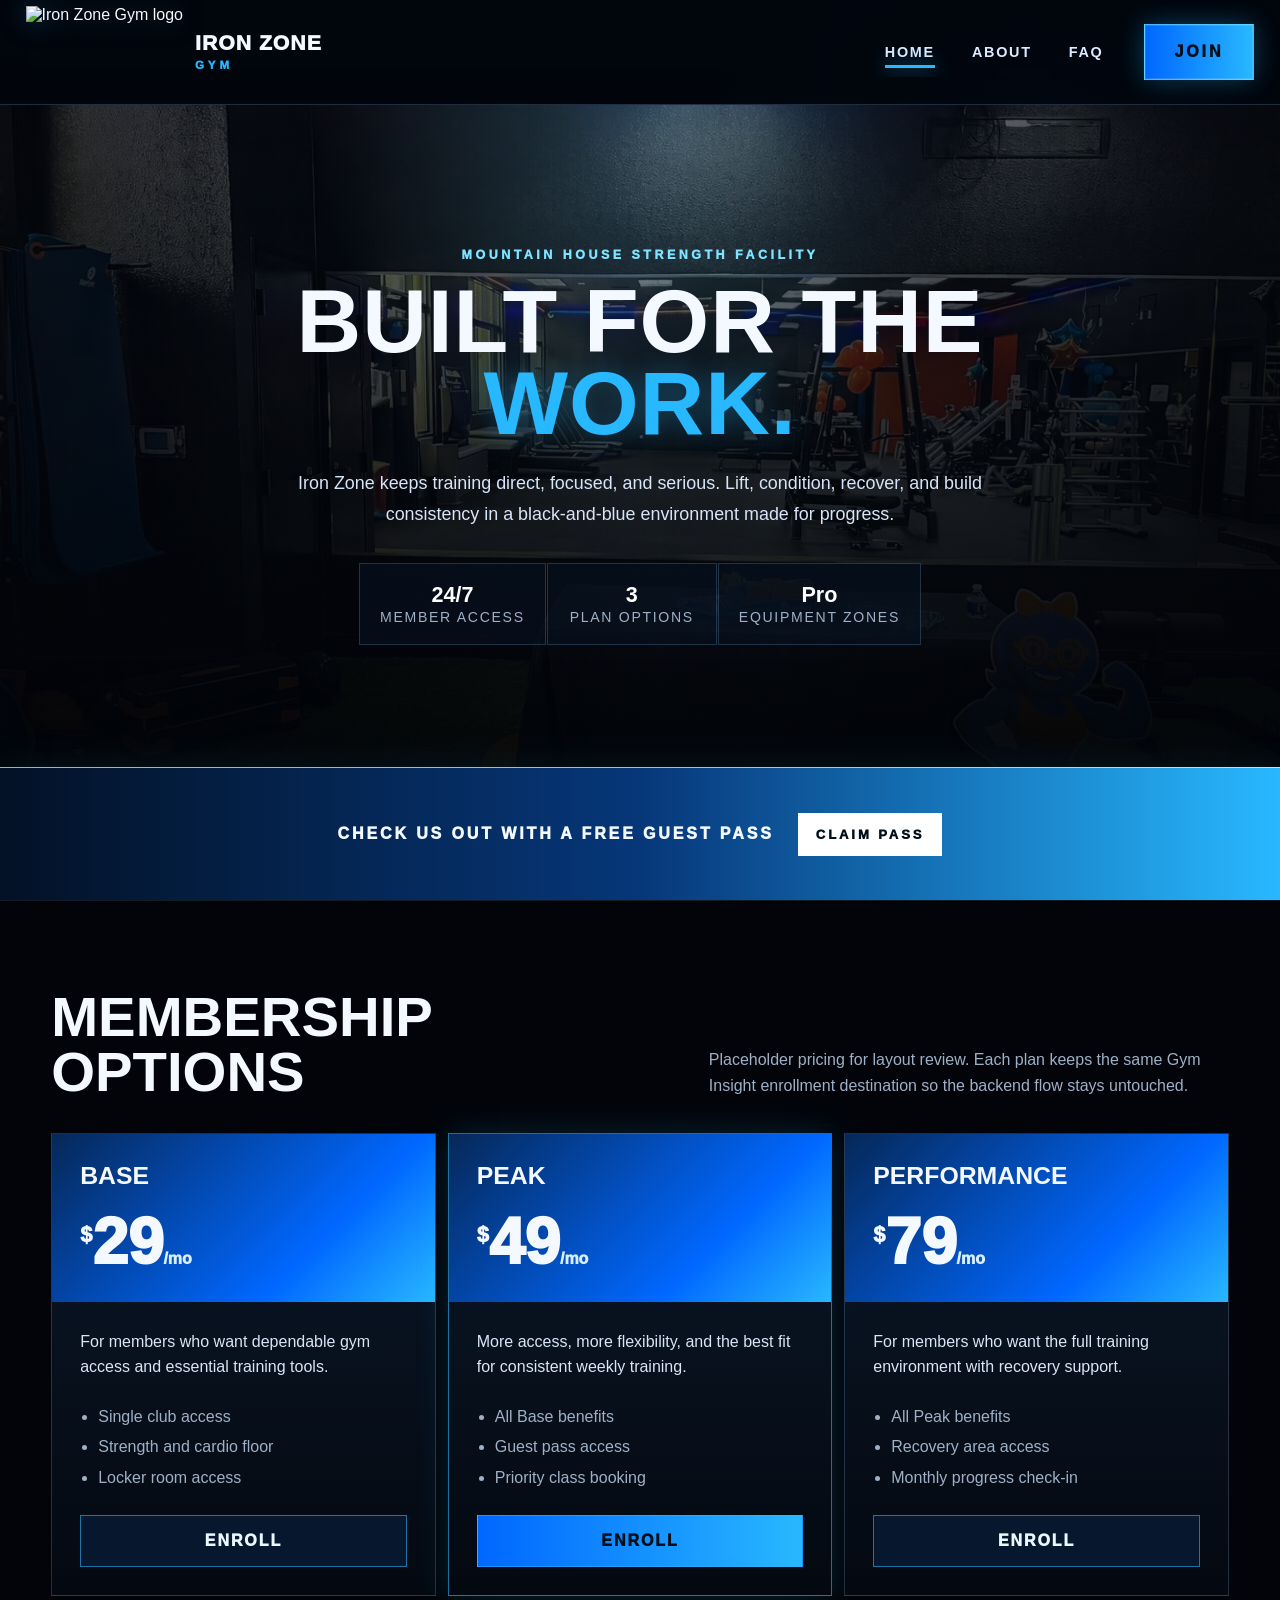
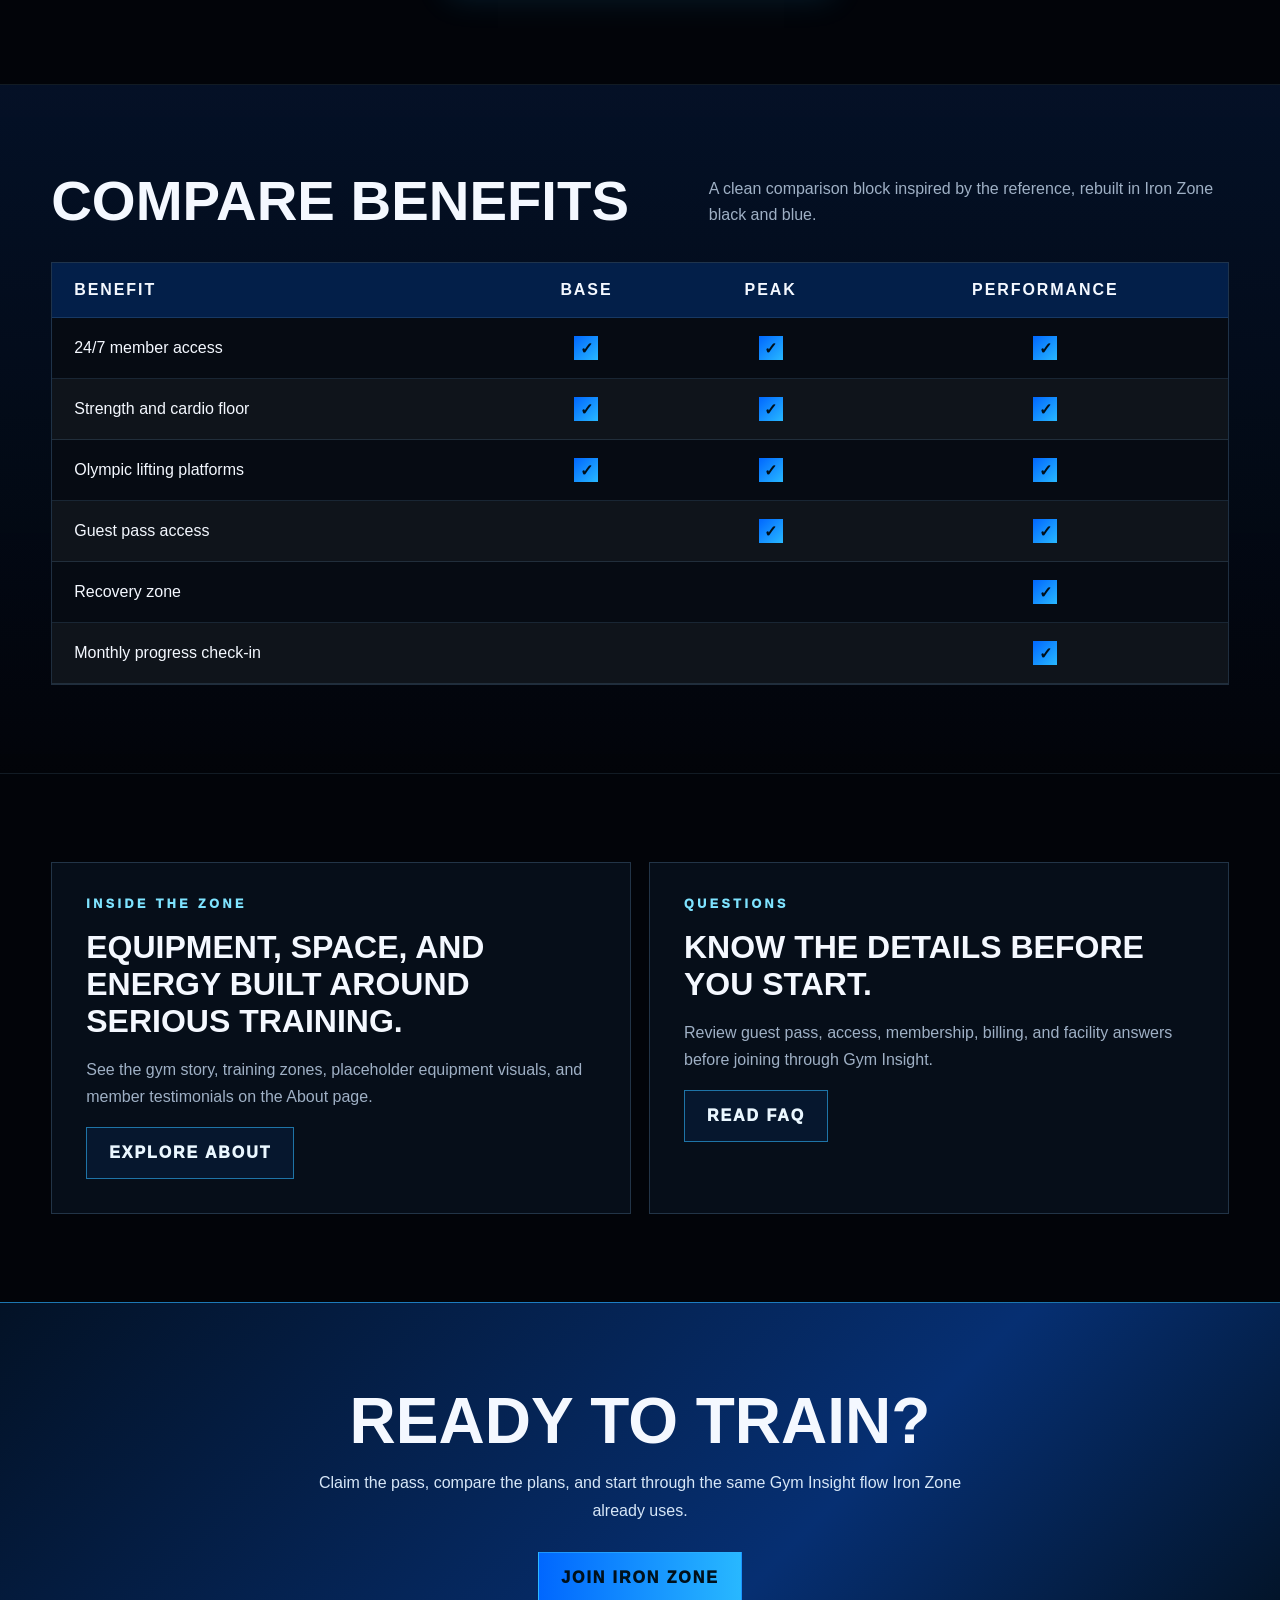
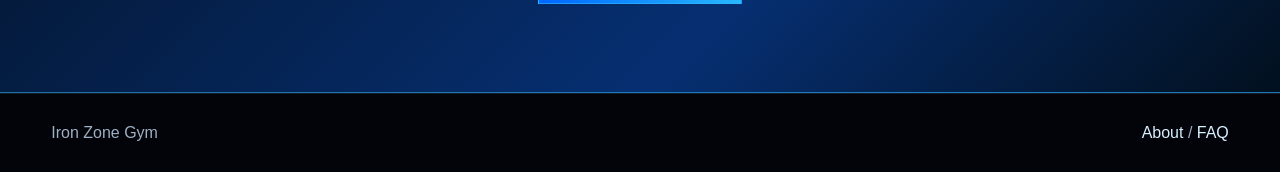
==== index.html @ 4a9e7218 "Rename iron-zone-reconstruction.html to index.html" ====
<!DOCTYPE html>
<html lang="en">
<head>
  <meta charset="UTF-8" />
  <meta name="viewport" content="width=device-width, initial-scale=1.0" />
  <title>Iron Zone Gym | Train With Purpose</title>
  <meta name="description" content="Iron Zone Gym black-and-blue membership landing page." />
  <link rel="stylesheet" href="iron-zone.css" />
</head>
<body>
  <header class="site-header">
    <div class="container header-inner">
      <a class="brand" href="iron-zone-reconstruction.html" aria-label="Iron Zone home">
        <img src="https://www.ironzonegym.com/assets/ironzone_logo.png" alt="Iron Zone Gym logo" />
        <div class="brand-mark">Iron Zone <span>Gym</span></div>
      </a>
      <nav class="primary-nav" aria-label="Primary navigation">
        <a class="is-active" href="iron-zone-reconstruction.html">Home</a>
        <a href="about.html">About</a>
        <a href="faq.html">FAQ</a>
      </nav>
      <a class="join-link" href="https://guru.gyminsight.com/join/u7Q7iHVFdsWs3ve" target="_blank" rel="noopener noreferrer">Join</a>
    </div>
  </header>

  <main>
    <section class="hero">
      <div class="hero-panorama" aria-hidden="true"></div>
      <div class="container hero-content">
        <div class="hero-main">
          <div class="hero-copy-block">
            <div class="kicker">Mountain House Strength Facility</div>
            <h1>Built for the <span class="blue-word">work.</span></h1>
            <p class="hero-copy">Iron Zone keeps training direct, focused, and serious. Lift, condition, recover, and build consistency in a black-and-blue environment made for progress.</p>
            <div class="hero-stats" aria-label="Gym highlights">
              <div class="stat"><strong>24/7</strong><span>Member Access</span></div>
              <div class="stat"><strong>3</strong><span>Plan Options</span></div>
              <div class="stat"><strong>Pro</strong><span>Equipment Zones</span></div>
            </div>
          </div>
        </div>
        <div class="guest-pass">
          <a href="https://guru.gyminsight.com/join/u7Q7iHVFdsWs3ve" target="_blank" rel="noopener noreferrer">
            <span>Check us out with a free guest pass</span>
            <span>Claim Pass</span>
          </a>
        </div>
      </div>
    </section>

    <section class="section" id="plans">
      <div class="container">
        <div class="section-head">
          <h2>Membership Options</h2>
          <p>Placeholder pricing for layout review. Each plan keeps the same Gym Insight enrollment destination so the backend flow stays untouched.</p>
        </div>
        <div class="plan-grid">
          <article class="plan">
            <div class="plan-top">
              <h3>Base</h3>
              <div class="price"><sup>$</sup>29<span>/mo</span></div>
            </div>
            <div class="plan-body">
              <p>For members who want dependable gym access and essential training tools.</p>
              <ul>
                <li>Single club access</li>
                <li>Strength and cardio floor</li>
                <li>Locker room access</li>
              </ul>
              <a class="button" href="https://guru.gyminsight.com/join/u7Q7iHVFdsWs3ve" target="_blank" rel="noopener noreferrer">Enroll</a>
            </div>
          </article>
          <article class="plan featured">
            <div class="plan-top">
              <h3>Peak</h3>
              <div class="price"><sup>$</sup>49<span>/mo</span></div>
            </div>
            <div class="plan-body">
              <p>More access, more flexibility, and the best fit for consistent weekly training.</p>
              <ul>
                <li>All Base benefits</li>
                <li>Guest pass access</li>
                <li>Priority class booking</li>
              </ul>
              <a class="button primary" href="https://guru.gyminsight.com/join/u7Q7iHVFdsWs3ve" target="_blank" rel="noopener noreferrer">Enroll</a>
            </div>
          </article>
          <article class="plan">
            <div class="plan-top">
              <h3>Performance</h3>
              <div class="price"><sup>$</sup>79<span>/mo</span></div>
            </div>
            <div class="plan-body">
              <p>For members who want the full training environment with recovery support.</p>
              <ul>
                <li>All Peak benefits</li>
                <li>Recovery area access</li>
                <li>Monthly progress check-in</li>
              </ul>
              <a class="button" href="https://guru.gyminsight.com/join/u7Q7iHVFdsWs3ve" target="_blank" rel="noopener noreferrer">Enroll</a>
            </div>
          </article>
        </div>
      </div>
    </section>

    <section class="section alt">
      <div class="container">
        <div class="section-head">
          <h2>Compare Benefits</h2>
          <p>A clean comparison block inspired by the reference, rebuilt in Iron Zone black and blue.</p>
        </div>
        <div class="compare-wrap">
          <table aria-label="Membership benefits comparison">
            <thead>
              <tr><th>Benefit</th><th>Base</th><th>Peak</th><th>Performance</th></tr>
            </thead>
            <tbody>
              <tr><td>24/7 member access</td><td><span class="check" aria-label="Included"></span></td><td><span class="check" aria-label="Included"></span></td><td><span class="check" aria-label="Included"></span></td></tr>
              <tr><td>Strength and cardio floor</td><td><span class="check" aria-label="Included"></span></td><td><span class="check" aria-label="Included"></span></td><td><span class="check" aria-label="Included"></span></td></tr>
              <tr><td>Olympic lifting platforms</td><td><span class="check" aria-label="Included"></span></td><td><span class="check" aria-label="Included"></span></td><td><span class="check" aria-label="Included"></span></td></tr>
              <tr><td>Guest pass access</td><td></td><td><span class="check" aria-label="Included"></span></td><td><span class="check" aria-label="Included"></span></td></tr>
              <tr><td>Recovery zone</td><td></td><td></td><td><span class="check" aria-label="Included"></span></td></tr>
              <tr><td>Monthly progress check-in</td><td></td><td></td><td><span class="check" aria-label="Included"></span></td></tr>
            </tbody>
          </table>
        </div>
      </div>
    </section>

    <section class="section">
      <div class="container split">
        <article class="feature-panel">
          <div class="kicker">Inside the Zone</div>
          <h3>Equipment, space, and energy built around serious training.</h3>
          <p>See the gym story, training zones, placeholder equipment visuals, and member testimonials on the About page.</p>
          <a class="button" href="about.html">Explore About</a>
        </article>
        <article class="feature-panel">
          <div class="kicker">Questions</div>
          <h3>Know the details before you start.</h3>
          <p>Review guest pass, access, membership, billing, and facility answers before joining through Gym Insight.</p>
          <a class="button" href="faq.html">Read FAQ</a>
        </article>
      </div>
    </section>

    <section class="section final-cta">
      <div class="container">
        <h2>Ready to train?</h2>
        <p>Claim the pass, compare the plans, and start through the same Gym Insight flow Iron Zone already uses.</p>
        <a class="button primary" href="https://guru.gyminsight.com/join/u7Q7iHVFdsWs3ve" target="_blank" rel="noopener noreferrer">Join Iron Zone</a>
      </div>
    </section>
  </main>

  <footer class="site-footer">
    <div class="container footer-inner">
      <div>Iron Zone Gym</div>
      <div><a href="about.html">About</a> / <a href="faq.html">FAQ</a></div>
    </div>
  </footer>
  <script src="iron-zone.js"></script>
</body>
</html>
---- iron-zone.css ----
:root{
  --black:#020409;
  --black-2:#060a12;
  --panel:#0b1422;
  --panel-2:#0e1a2b;
  --line:rgba(143,204,255,.2);
  --line-strong:rgba(47,183,255,.58);
  --text:#f4f8ff;
  --muted:#9fb0c5;
  --blue:#28b8ff;
  --blue-2:#0067ff;
  --cyan:#7ee3ff;
  --max:1180px;
  --header:104px;
}

*{box-sizing:border-box}
html{scroll-behavior:smooth}
body{
  margin:0;
  color:var(--text);
  font-family:Inter,Segoe UI,Arial,sans-serif;
  background:
    linear-gradient(180deg, rgba(0,103,255,.09), transparent 26rem),
    radial-gradient(circle at 80% 8%, rgba(40,184,255,.14), transparent 22rem),
    var(--black);
}
a{color:inherit;text-decoration:none}
img{max-width:100%;display:block}
.container{width:min(var(--max), 92vw);margin:0 auto}
.site-header .container{width:min(1540px, 96vw)}

.site-header{
  position:fixed;
  inset:0 0 auto 0;
  z-index:50;
  background:rgba(2,4,9,.82);
  border-bottom:1px solid var(--line);
  backdrop-filter:blur(14px);
  transition:background .24s ease, box-shadow .24s ease;
}
.site-header.is-compact{
  background:rgba(2,4,9,.96);
  box-shadow:0 16px 45px rgba(0,0,0,.44);
}
.header-inner{
  min-height:var(--header);
  display:flex;
  align-items:center;
  justify-content:space-between;
  gap:24px;
  transition:min-height .24s ease;
}
.site-header.is-compact .header-inner{min-height:62px}
.brand{
  position:relative;
  display:flex;
  align-items:center;
  gap:12px;
  min-width:max-content;
  outline-offset:8px;
}
.brand img{
  height:92px;
  width:auto;
  filter:drop-shadow(0 0 14px rgba(40,184,255,.34));
  transform:translate3d(0,0,0) rotate(0deg) scale(1);
  transform-origin:center center;
  transition:height .24s ease, transform .24s ease, filter .24s ease;
}
.brand:hover img,
.brand:focus-visible img{
  transform:translate3d(6px,-3px,0) rotate(-7deg) scale(1.06);
  filter:drop-shadow(0 0 20px rgba(40,184,255,.52));
}
.brand:focus-visible{
  outline:2px solid var(--blue);
  outline-offset:8px;
}
.site-header.is-compact .brand img{height:62px}
.brand-mark{
  line-height:.92;
  text-transform:uppercase;
  font-weight:950;
  letter-spacing:.05em;
  font-size:1.32rem;
}
.brand-mark span{
  display:block;
  color:var(--blue);
  font-size:.72rem;
  letter-spacing:.34em;
  margin-top:7px;
}
.primary-nav{
  display:flex;
  align-items:center;
  gap:5px;
  margin-left:auto;
}
.primary-nav a{
  position:relative;
  display:inline-flex;
  align-items:center;
  min-height:50px;
  padding:0 16px;
  color:#dcecff;
  text-transform:uppercase;
  font-size:.9rem;
  font-weight:900;
  letter-spacing:.12em;
  overflow:hidden;
}
.primary-nav a::after{
  content:"";
  position:absolute;
  left:16px;
  right:16px;
  bottom:9px;
  height:3px;
  background:var(--blue);
  box-shadow:0 0 18px rgba(40,184,255,.8);
  transform:scaleX(0);
  transform-origin:left;
  transition:transform .22s ease;
}
.primary-nav a:hover::after,
.primary-nav a.is-active::after{transform:scaleX(1)}
.join-link{
  display:inline-flex;
  align-items:center;
  justify-content:center;
  min-height:56px;
  padding:0 30px;
  background:linear-gradient(90deg, var(--blue-2), var(--blue));
  color:#00101b;
  text-transform:uppercase;
  font-weight:950;
  letter-spacing:.18em;
  border:1px solid rgba(126,227,255,.62);
  box-shadow:0 0 0 1px rgba(255,255,255,.12) inset, 0 0 26px rgba(40,184,255,.32);
  transition:min-height .24s ease, transform .18s ease, filter .18s ease;
}
.site-header.is-compact .join-link{min-height:48px}
.join-link:hover{transform:translateY(-1px);filter:brightness(1.08)}

main{padding-top:var(--header)}
.hero{
  min-height:calc(100vh - var(--header));
  position:relative;
  overflow:hidden;
  background:
    linear-gradient(180deg, rgba(2,4,9,.16), rgba(2,4,9,.9)),
    radial-gradient(circle at 50% 24%, rgba(40,184,255,.22), transparent 21rem),
    linear-gradient(135deg, #020409 0%, #061a38 55%, #020409 100%);
}
.page-hero::after{
  content:"";
  position:absolute;
  inset:0;
  pointer-events:none;
  opacity:.24;
  background-image:
    linear-gradient(rgba(126,227,255,.08) 1px, transparent 1px),
    linear-gradient(90deg, rgba(126,227,255,.08) 1px, transparent 1px);
  background-size:72px 72px;
  mask-image:linear-gradient(180deg, transparent, #000 16%, #000 78%, transparent);
}
.hero-content{
  position:relative;
  z-index:2;
  min-height:calc(100vh - var(--header));
  display:flex;
  flex-direction:column;
}
.hero-main{
  display:flex;
  align-items:center;
  justify-content:center;
  flex:1;
  padding:92px 0 70px;
  text-align:center;
}
.hero-copy-block{
  width:min(980px, 100%);
  margin:0 auto;
}
.kicker{
  text-transform:uppercase;
  color:var(--cyan);
  font-weight:950;
  letter-spacing:.28em;
  font-size:.78rem;
  margin-bottom:18px;
}
h1,
.page-title{
  margin:0;
  text-transform:uppercase;
  line-height:.92;
  letter-spacing:.01em;
  font-size:clamp(3.3rem, 9vw, 7.9rem);
  max-width:980px;
}
.hero h1{font-size:clamp(3rem, 7vw, 6.2rem)}
.blue-word{
  color:var(--blue);
  text-shadow:0 0 26px rgba(40,184,255,.34);
}
.hero-copy{
  max-width:760px;
  color:#d7e5f8;
  font-size:1.12rem;
  line-height:1.7;
  margin:24px auto 0;
}
.hero-stats{
  display:flex;
  gap:1px;
  flex-wrap:wrap;
  justify-content:center;
  margin-top:34px;
}
.stat{
  min-width:170px;
  padding:18px 20px;
  background:rgba(6,16,30,.72);
  border:1px solid var(--line);
}
.stat strong{display:block;font-size:1.35rem;color:#fff}
.stat span{
  color:var(--muted);
  font-size:.88rem;
  text-transform:uppercase;
  letter-spacing:.12em;
}
.guest-pass{
  position:relative;
  z-index:2;
  width:100vw;
  margin:0 calc(50% - 50vw);
  background:linear-gradient(90deg, #031126, #063779 50%, #28b8ff);
  border-top:1px solid rgba(255,255,255,.66);
  box-shadow:0 -24px 80px rgba(0,0,0,.28), 0 0 34px rgba(40,184,255,.12);
}
.guest-pass a{
  min-height:132px;
  display:flex;
  align-items:center;
  justify-content:center;
  gap:24px;
  text-transform:uppercase;
  font-weight:950;
  letter-spacing:.18em;
  text-align:center;
}
.guest-pass span:last-child{
  color:#00101b;
  background:#fff;
  padding:14px 18px;
  font-size:.82rem;
}
.hero-panorama{
  position:absolute;
  inset:0;
  z-index:1;
  overflow:hidden;
  background:
    linear-gradient(180deg, rgba(2,4,9,.12), rgba(2,4,9,.58) 58%, rgba(2,4,9,.96)),
    linear-gradient(90deg, rgba(2,4,9,.78), rgba(4,20,44,.28), rgba(2,4,9,.78)),
    url("assets/hero-gym.jpg") center center/cover no-repeat;
  border-bottom:1px solid rgba(143,204,255,.2);
}
.hero-panorama::before{
  content:"";
  position:absolute;
  inset:0;
  background:
    radial-gradient(ellipse at 50% 0%, rgba(126,227,255,.18), transparent 36%),
    linear-gradient(180deg, rgba(2,4,9,.08), rgba(2,4,9,.74));
  opacity:1;
}
.hero-panorama::after{
  content:none;
}

.section{
  padding:88px 0;
  border-top:1px solid rgba(143,204,255,.11);
}
.section.alt{background:linear-gradient(180deg, rgba(5,21,49,.74), rgba(2,4,9,.95))}
.section-head{
  display:flex;
  justify-content:space-between;
  gap:30px;
  align-items:end;
  margin-bottom:34px;
}
.section-head h2{
  margin:0;
  text-transform:uppercase;
  font-size:clamp(2rem,4.4vw,4.5rem);
  line-height:.98;
}
.section-head p{
  max-width:520px;
  color:var(--muted);
  line-height:1.65;
  margin:0;
}
.plan-grid{
  display:grid;
  grid-template-columns:repeat(3, minmax(0,1fr));
  gap:12px;
}
.plan{
  border:1px solid var(--line);
  background:linear-gradient(180deg, rgba(12,25,43,.94), rgba(4,9,17,.98));
  min-height:440px;
  display:flex;
  flex-direction:column;
}
.plan.featured{
  border-color:var(--line-strong);
  box-shadow:0 0 32px rgba(40,184,255,.16);
}
.plan-top{
  padding:28px;
  background:linear-gradient(135deg, #062858, #0067ff 68%, #28b8ff);
}
.plan h3{
  margin:0 0 20px;
  text-transform:uppercase;
  font-size:1.55rem;
}
.price{
  font-size:4rem;
  font-weight:950;
  line-height:1;
}
.price sup{font-size:1.35rem}
.price span{font-size:1rem;color:#d9efff}
.plan-body{
  padding:28px;
  display:flex;
  flex-direction:column;
  gap:22px;
  flex:1;
}
.plan-body p{
  color:#d8e5f5;
  line-height:1.55;
  margin:0;
}
.plan-body ul{
  margin:0;
  padding-left:18px;
  color:var(--muted);
  line-height:1.9;
}
.button{
  display:inline-flex;
  align-items:center;
  justify-content:center;
  min-height:52px;
  padding:0 22px;
  border:1px solid var(--line-strong);
  text-transform:uppercase;
  font-weight:950;
  letter-spacing:.12em;
  background:#06172e;
  color:#eaf7ff;
  transition:background .18s ease, transform .18s ease;
}
.button:hover{background:#082c60;transform:translateY(-1px)}
.button.primary{
  background:linear-gradient(90deg, var(--blue-2), var(--blue));
  color:#00101b;
}
.compare-wrap{
  overflow:auto;
  border:1px solid var(--line);
}
table{
  width:100%;
  border-collapse:collapse;
  min-width:760px;
  background:#060b13;
}
th,
td{
  padding:18px 22px;
  border-bottom:1px solid rgba(143,204,255,.14);
  text-align:center;
}
th:first-child,
td:first-child{text-align:left}
thead th{
  background:#031f49;
  text-transform:uppercase;
  letter-spacing:.12em;
}
tbody tr:nth-child(even){background:rgba(255,255,255,.035)}
.check{
  display:inline-grid;
  place-items:center;
  width:24px;
  height:24px;
  background:linear-gradient(135deg, var(--blue-2), var(--blue));
  color:#00101b;
  font-weight:950;
}
.check::before{content:"\2713"}
.split{
  display:grid;
  grid-template-columns:1fr 1fr;
  gap:18px;
}
.feature-panel{
  border:1px solid var(--line);
  background:rgba(8,18,31,.74);
  padding:34px;
  min-height:300px;
}
.feature-panel h3{
  margin:0 0 14px;
  text-transform:uppercase;
  font-size:2rem;
}
.feature-panel p{
  color:var(--muted);
  line-height:1.7;
}
.media-slot{
  min-height:300px;
  border:1px solid var(--line);
  background:
    linear-gradient(135deg, rgba(40,184,255,.22), rgba(0,103,255,.08)),
    repeating-linear-gradient(135deg, rgba(255,255,255,.08) 0 1px, transparent 1px 18px);
  display:grid;
  place-items:center;
  text-align:center;
  color:#cbeeff;
  text-transform:uppercase;
  letter-spacing:.16em;
  font-weight:900;
  padding:28px;
}
.page-hero{
  min-height:54vh;
  display:flex;
  align-items:center;
  position:relative;
  overflow:hidden;
  background:
    linear-gradient(90deg, rgba(2,4,9,.94), rgba(4,18,40,.76)),
    radial-gradient(circle at 78% 38%, rgba(40,184,255,.22), transparent 18rem),
    linear-gradient(135deg, #020409 0%, #061a38 55%, #020409 100%);
}
.page-hero .container{position:relative;z-index:1}
.about-hero{
  min-height:calc(100vh - var(--header));
  padding:68px 0;
}
.about-hero-grid{
  display:grid;
  grid-template-columns:minmax(0, .95fr) minmax(280px, 420px);
  gap:min(7vw, 92px);
  align-items:center;
}
.about-hero .page-title{
  font-size:clamp(3rem, 6.1vw, 6.3rem);
  max-width:760px;
}
.about-hero .page-intro{max-width:700px}
.about-video-frame{
  position:relative;
  width:min(100%, 380px);
  aspect-ratio:9/16;
  justify-self:center;
  border:1px solid var(--line-strong);
  background:
    linear-gradient(135deg, rgba(40,184,255,.18), rgba(0,103,255,.08)),
    #061120;
  box-shadow:0 28px 80px rgba(0,0,0,.48), 0 0 46px rgba(40,184,255,.16);
  overflow:hidden;
}
.about-video-frame video{
  position:absolute;
  inset:0;
  width:100%;
  height:100%;
  object-fit:cover;
  z-index:2;
}
.video-fallback{
  position:absolute;
  inset:0;
  display:grid;
  place-items:center;
  padding:28px;
  color:#cbeeff;
  text-transform:uppercase;
  letter-spacing:.16em;
  font-weight:900;
  text-align:center;
  background:
    linear-gradient(135deg, rgba(40,184,255,.22), rgba(0,103,255,.08)),
    repeating-linear-gradient(135deg, rgba(255,255,255,.08) 0 1px, transparent 1px 18px);
}
.page-intro{
  max-width:680px;
  color:#d6e5f7;
  line-height:1.7;
  font-size:1.08rem;
}
.equipment-grid,
.testimonial-grid{
  display:grid;
  grid-template-columns:repeat(3,minmax(0,1fr));
  gap:12px;
}
.equipment,
.testimonial{
  border:1px solid var(--line);
  background:rgba(8,18,31,.82);
  padding:28px;
  min-height:230px;
}
.equipment h3,
.testimonial h3{
  margin:0 0 12px;
  text-transform:uppercase;
}
.equipment p,
.testimonial p{
  color:var(--muted);
  line-height:1.65;
  margin:0;
}
.testimonial strong{
  display:block;
  margin-top:20px;
  color:#fff;
  text-transform:uppercase;
  letter-spacing:.1em;
}
.faq-list{border:1px solid var(--line)}
.faq-item + .faq-item{border-top:1px solid var(--line)}
.faq-question{
  width:100%;
  min-height:72px;
  padding:0 24px;
  background:#071222;
  color:#fff;
  border:0;
  text-align:left;
  display:flex;
  align-items:center;
  justify-content:space-between;
  gap:20px;
  text-transform:uppercase;
  font-weight:950;
  letter-spacing:.08em;
  cursor:pointer;
}
.faq-question::after{
  content:"+";
  font-size:1.6rem;
  color:var(--blue);
}
.faq-item.is-open .faq-question::after{content:"-"}
.faq-answer{
  display:none;
  padding:0 24px 24px;
  color:var(--muted);
  line-height:1.7;
  background:#071222;
}
.faq-item.is-open .faq-answer{display:block}
.final-cta{
  text-align:center;
  background:linear-gradient(135deg, #031226, #062f72 62%, #02101e);
  border-block:1px solid var(--line-strong);
}
.final-cta h2{
  margin:0 0 18px;
  text-transform:uppercase;
  font-size:clamp(2.3rem, 5vw, 5rem);
  line-height:.95;
}
.final-cta p{
  margin:0 auto 28px;
  max-width:680px;
  color:#d7e7f8;
  line-height:1.7;
}
.site-footer{
  padding:30px 0;
  color:var(--muted);
  border-top:1px solid rgba(143,204,255,.13);
  background:#020409;
}
.footer-inner{
  display:flex;
  justify-content:space-between;
  gap:18px;
  flex-wrap:wrap;
}
.footer-inner a{color:#d8efff}

@media (max-width:900px){
  :root{--header:78px}
  .site-header{position:sticky}
  .header-inner{
    flex-wrap:wrap;
    gap:14px;
    padding:10px 0;
  }
  .primary-nav{
    order:3;
    width:100%;
    justify-content:center;
    border-top:1px solid rgba(143,204,255,.14);
  }
  .primary-nav a{font-size:.78rem;padding:0 10px}
  .join-link{min-height:46px;padding:0 18px}
  .brand img{height:60px}
  .site-header.is-compact .brand img{height:48px}
  main{padding-top:0}
  .hero-content{min-height:calc(100vh - var(--header))}
  .hero-main{padding:72px 0 54px}
  .section-head,
  .split{grid-template-columns:1fr;display:grid}
  .plan-grid,
  .equipment-grid,
  .testimonial-grid{grid-template-columns:1fr}
  .guest-pass a{
    min-height:112px;
    align-items:center;
    flex-direction:column;
    justify-content:center;
  }
  .guest-pass{margin-left:calc(50% - 50vw);margin-right:calc(50% - 50vw);margin-bottom:0}
  .about-hero{min-height:auto;padding:52px 0 66px}
  .about-hero-grid{grid-template-columns:1fr;gap:34px}
  .about-hero .page-title{font-size:clamp(2.8rem, 12vw, 4.8rem)}
  .about-video-frame{width:min(74vw, 340px)}
  .hero-stats{display:grid;grid-template-columns:1fr 1fr}
  .section{padding:66px 0}
}

@media (max-width:560px){
  h1,
  .page-title{font-size:3rem}
  .hero-main{padding:64px 0 42px}
  .hero-stats{grid-template-columns:1fr}
  .stat{min-width:0}
  .guest-pass a{letter-spacing:.1em}
  .section-head h2{font-size:2.2rem}
  .brand-mark{display:none}
  .primary-nav{gap:0}
  .primary-nav a{letter-spacing:.08em}
  .equipment,
  .testimonial,
  .feature-panel{padding:24px}
}
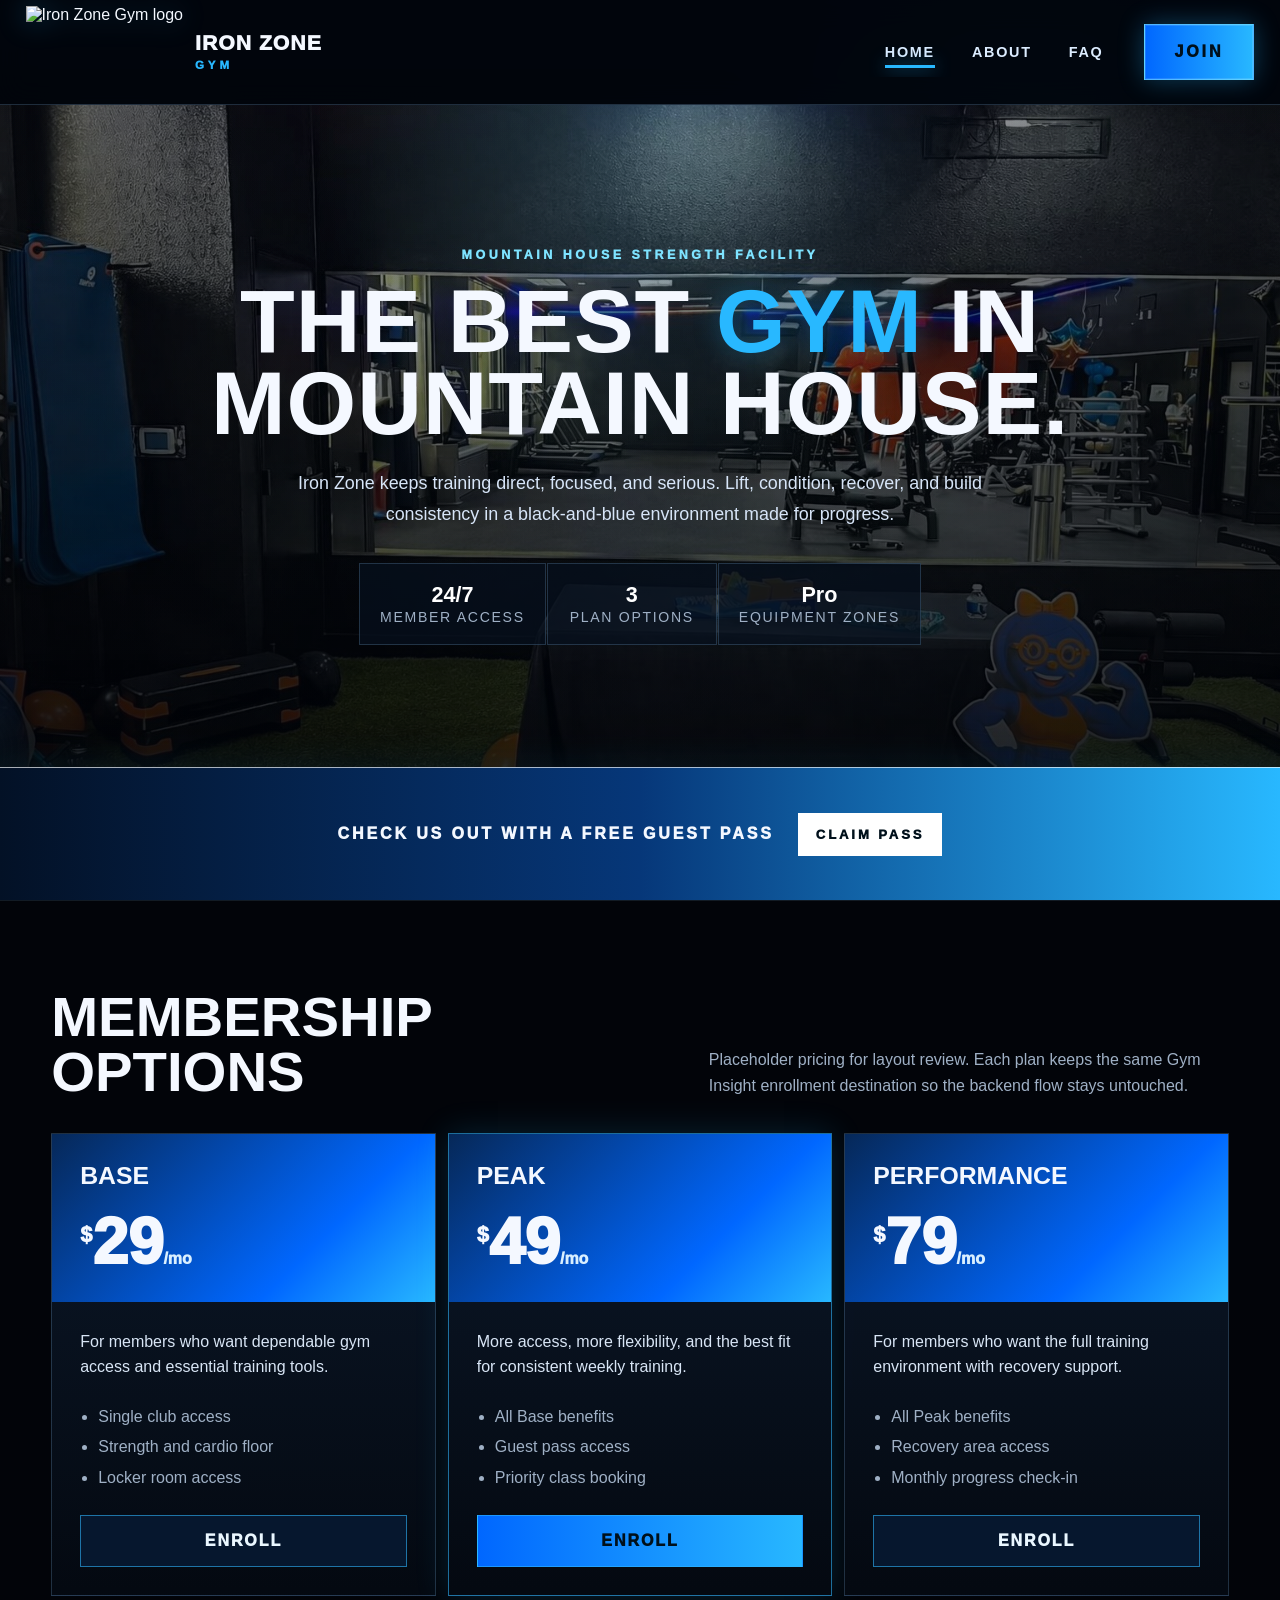
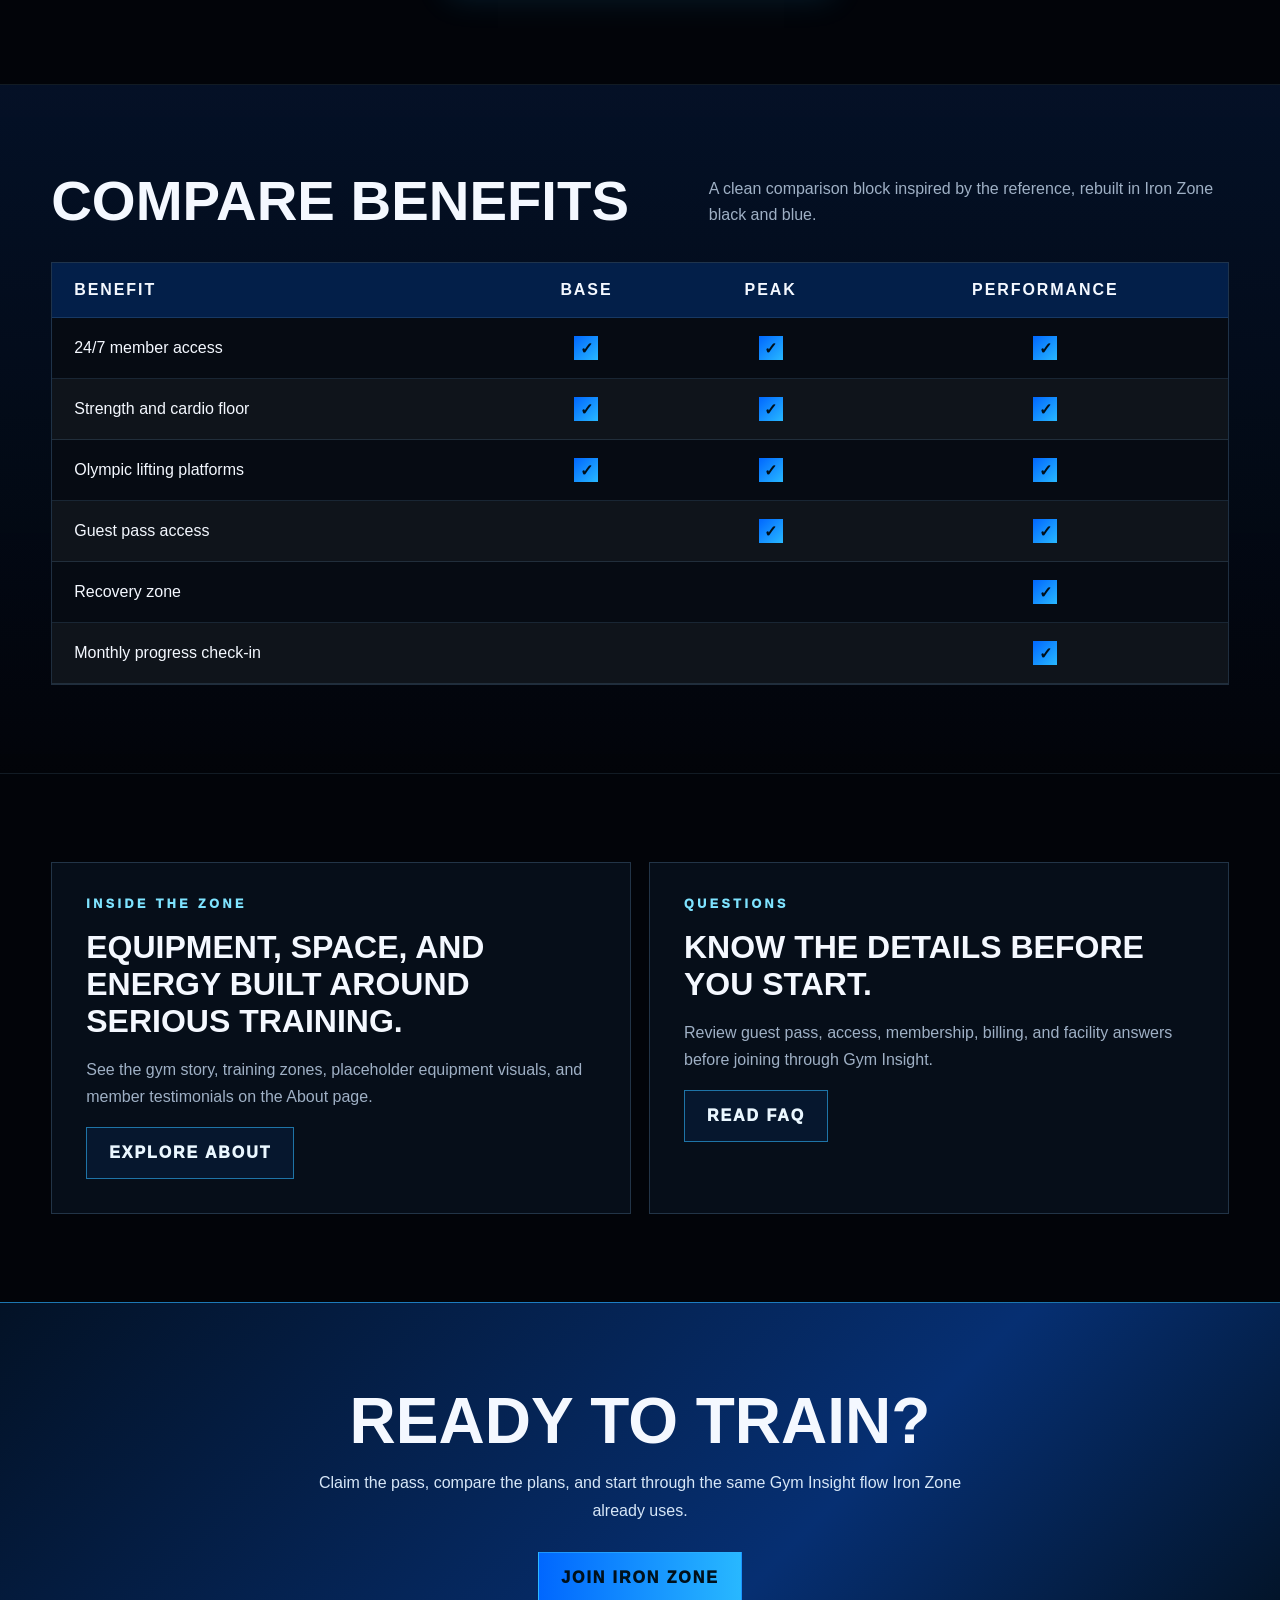
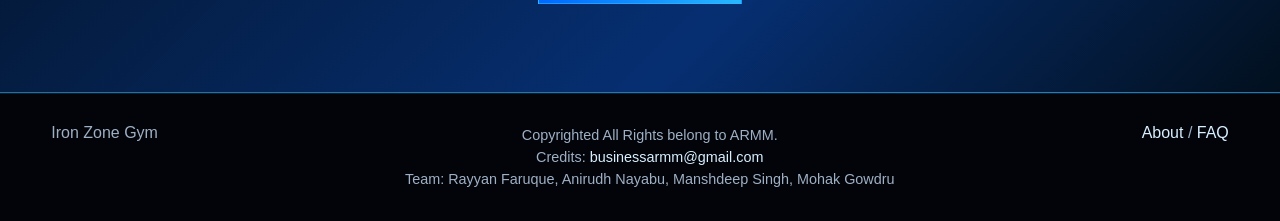
==== commit 3ef24727: "Add files via upload" ====
--- a/index.html
+++ b/index.html
@@ -10,12 +10,12 @@
 <body>
   <header class="site-header">
     <div class="container header-inner">
-      <a class="brand" href="iron-zone-reconstruction.html" aria-label="Iron Zone home">
+      <a class="brand" href="index.html" aria-label="Iron Zone home">
         <img src="https://www.ironzonegym.com/assets/ironzone_logo.png" alt="Iron Zone Gym logo" />
         <div class="brand-mark">Iron Zone <span>Gym</span></div>
       </a>
       <nav class="primary-nav" aria-label="Primary navigation">
-        <a class="is-active" href="iron-zone-reconstruction.html">Home</a>
+        <a class="is-active" href="index.html">Home</a>
         <a href="about.html">About</a>
         <a href="faq.html">FAQ</a>
       </nav>
@@ -30,7 +30,7 @@
         <div class="hero-main">
           <div class="hero-copy-block">
             <div class="kicker">Mountain House Strength Facility</div>
-            <h1>Built for the <span class="blue-word">work.</span></h1>
+            <h1>The Best <span class="blue-word">GYM</span> in Mountain House.</h1>
             <p class="hero-copy">Iron Zone keeps training direct, focused, and serious. Lift, condition, recover, and build consistency in a black-and-blue environment made for progress.</p>
             <div class="hero-stats" aria-label="Gym highlights">
               <div class="stat"><strong>24/7</strong><span>Member Access</span></div>
@@ -157,6 +157,11 @@
   <footer class="site-footer">
     <div class="container footer-inner">
       <div>Iron Zone Gym</div>
+      <div class="footer-credits">
+        <div>Copyrighted All Rights belong to ARMM.</div>
+        <div>Credits: <a href="mailto:businessarmm@gmail.com">businessarmm@gmail.com</a></div>
+        <div>Team: Rayyan Faruque, Anirudh Nayabu, Manshdeep Singh, Mohak Gowdru</div>
+      </div>
       <div><a href="about.html">About</a> / <a href="faq.html">FAQ</a></div>
     </div>
   </footer>
--- a/iron-zone.css
+++ b/iron-zone.css
@@ -266,8 +266,8 @@
   z-index:1;
   overflow:hidden;
   background:
-    linear-gradient(180deg, rgba(2,4,9,.12), rgba(2,4,9,.58) 58%, rgba(2,4,9,.96)),
-    linear-gradient(90deg, rgba(2,4,9,.78), rgba(4,20,44,.28), rgba(2,4,9,.78)),
+    linear-gradient(180deg, rgba(2,4,9,.08), rgba(2,4,9,.42) 58%, rgba(2,4,9,.72)),
+    linear-gradient(90deg, rgba(2,4,9,.52), rgba(4,20,44,.18), rgba(2,4,9,.52)),
     url("assets/hero-gym.jpg") center center/cover no-repeat;
   border-bottom:1px solid rgba(143,204,255,.2);
 }
@@ -277,7 +277,7 @@
   inset:0;
   background:
     radial-gradient(ellipse at 50% 0%, rgba(126,227,255,.18), transparent 36%),
-    linear-gradient(180deg, rgba(2,4,9,.08), rgba(2,4,9,.74));
+    linear-gradient(180deg, rgba(2,4,9,.04), rgba(2,4,9,.42));
   opacity:1;
 }
 .hero-panorama::after{
@@ -603,9 +603,16 @@
 }
 .footer-inner{
   display:flex;
+  align-items:flex-start;
   justify-content:space-between;
   gap:18px;
   flex-wrap:wrap;
+}
+.footer-credits{
+  flex:1 1 420px;
+  font-size:.9rem;
+  line-height:1.55;
+  text-align:center;
 }
 .footer-inner a{color:#d8efff}
 
@@ -618,18 +625,21 @@
     padding:10px 0;
   }
   .primary-nav{
-    order:3;
-    width:100%;
-    justify-content:center;
-    border-top:1px solid rgba(143,204,255,.14);
+    display:none;
   }
-  .primary-nav a{font-size:.78rem;padding:0 10px}
   .join-link{min-height:46px;padding:0 18px}
   .brand img{height:60px}
   .site-header.is-compact .brand img{height:48px}
   main{padding-top:0}
   .hero-content{min-height:calc(100vh - var(--header))}
-  .hero-main{padding:72px 0 54px}
+  .hero-main{padding:58px 0 44px}
+  .hero h1{font-size:clamp(2.7rem, 11vw, 4.8rem)}
+  .hero-copy{display:none}
+  .hero .kicker{
+    font-size:.72rem;
+    line-height:1.45;
+    margin-bottom:14px;
+  }
   .section-head,
   .split{grid-template-columns:1fr;display:grid}
   .plan-grid,
@@ -646,21 +656,19 @@
   .about-hero-grid{grid-template-columns:1fr;gap:34px}
   .about-hero .page-title{font-size:clamp(2.8rem, 12vw, 4.8rem)}
   .about-video-frame{width:min(74vw, 340px)}
-  .hero-stats{display:grid;grid-template-columns:1fr 1fr}
+  .hero-stats{display:none}
   .section{padding:66px 0}
 }
 
 @media (max-width:560px){
   h1,
   .page-title{font-size:3rem}
-  .hero-main{padding:64px 0 42px}
-  .hero-stats{grid-template-columns:1fr}
+  .hero-main{padding:48px 0 34px}
+  .hero h1{font-size:clamp(2.45rem, 12vw, 3.7rem)}
   .stat{min-width:0}
   .guest-pass a{letter-spacing:.1em}
   .section-head h2{font-size:2.2rem}
   .brand-mark{display:none}
-  .primary-nav{gap:0}
-  .primary-nav a{letter-spacing:.08em}
   .equipment,
   .testimonial,
   .feature-panel{padding:24px}
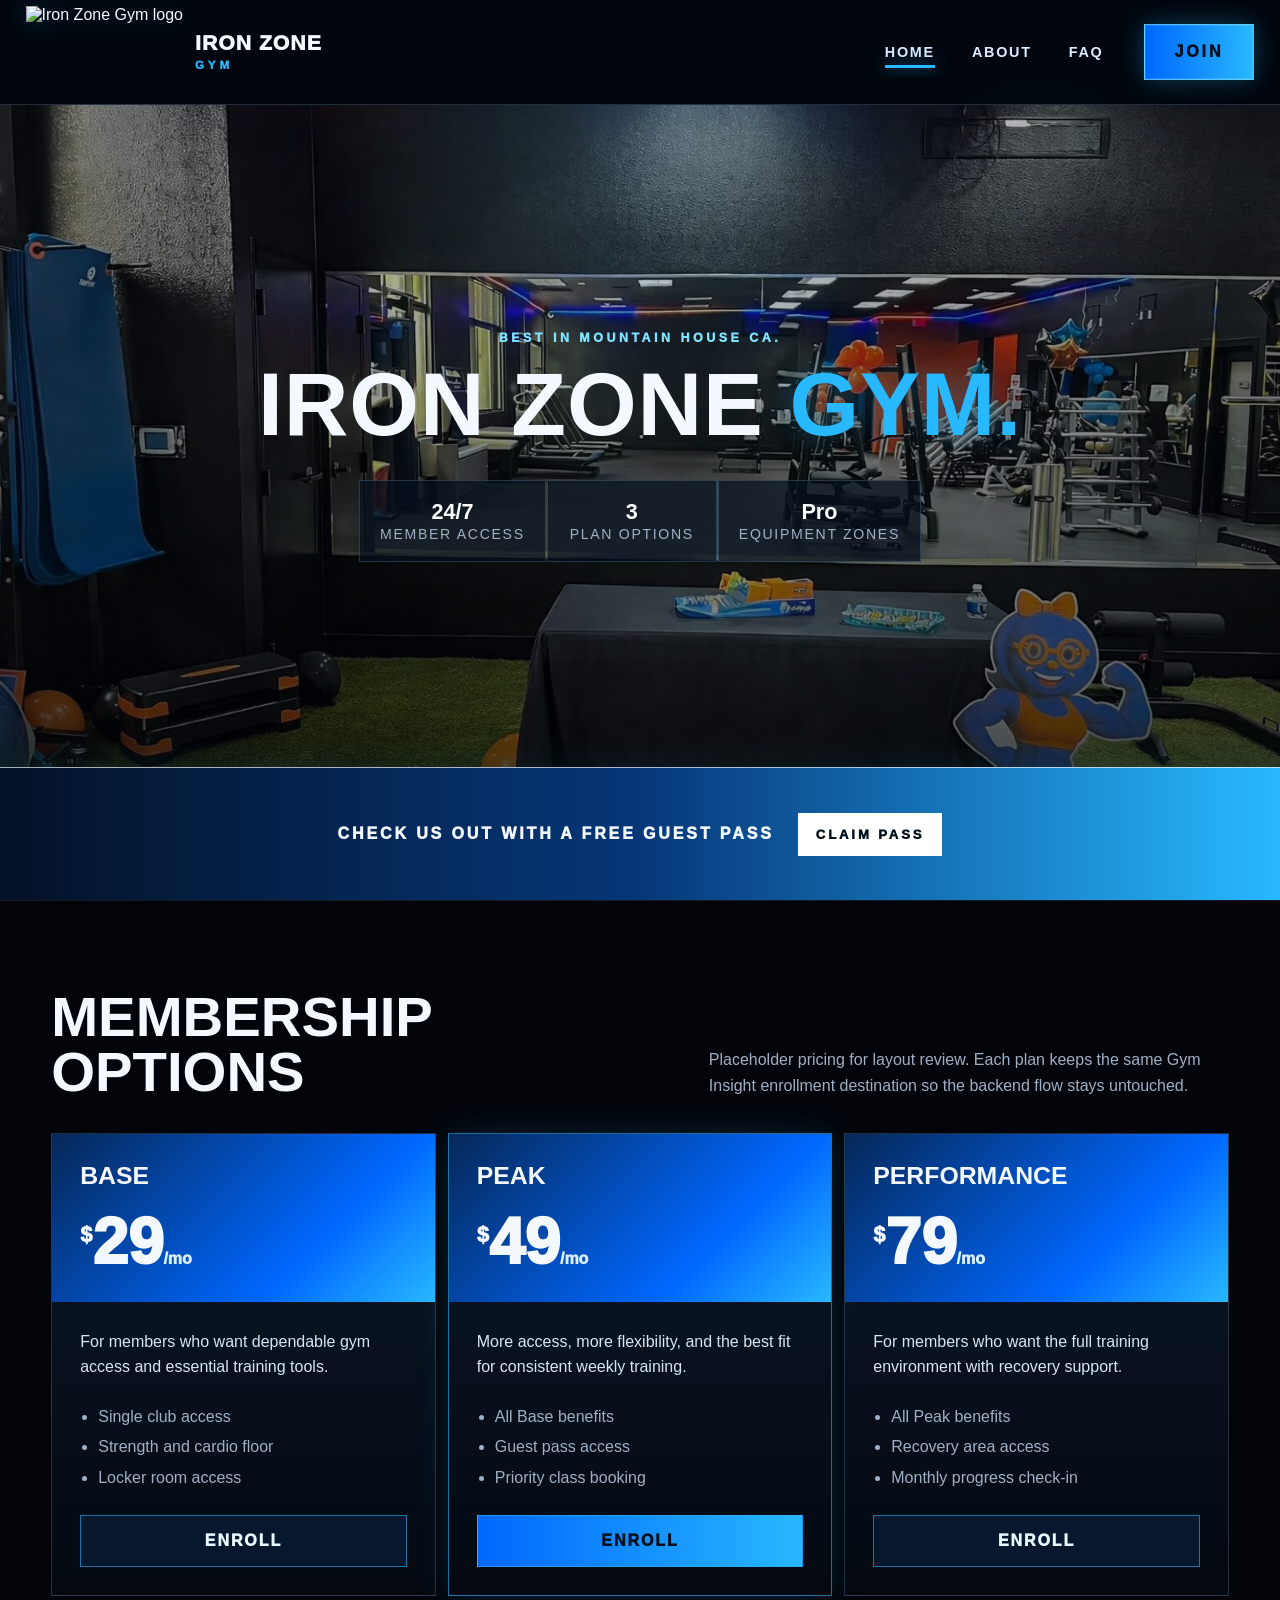
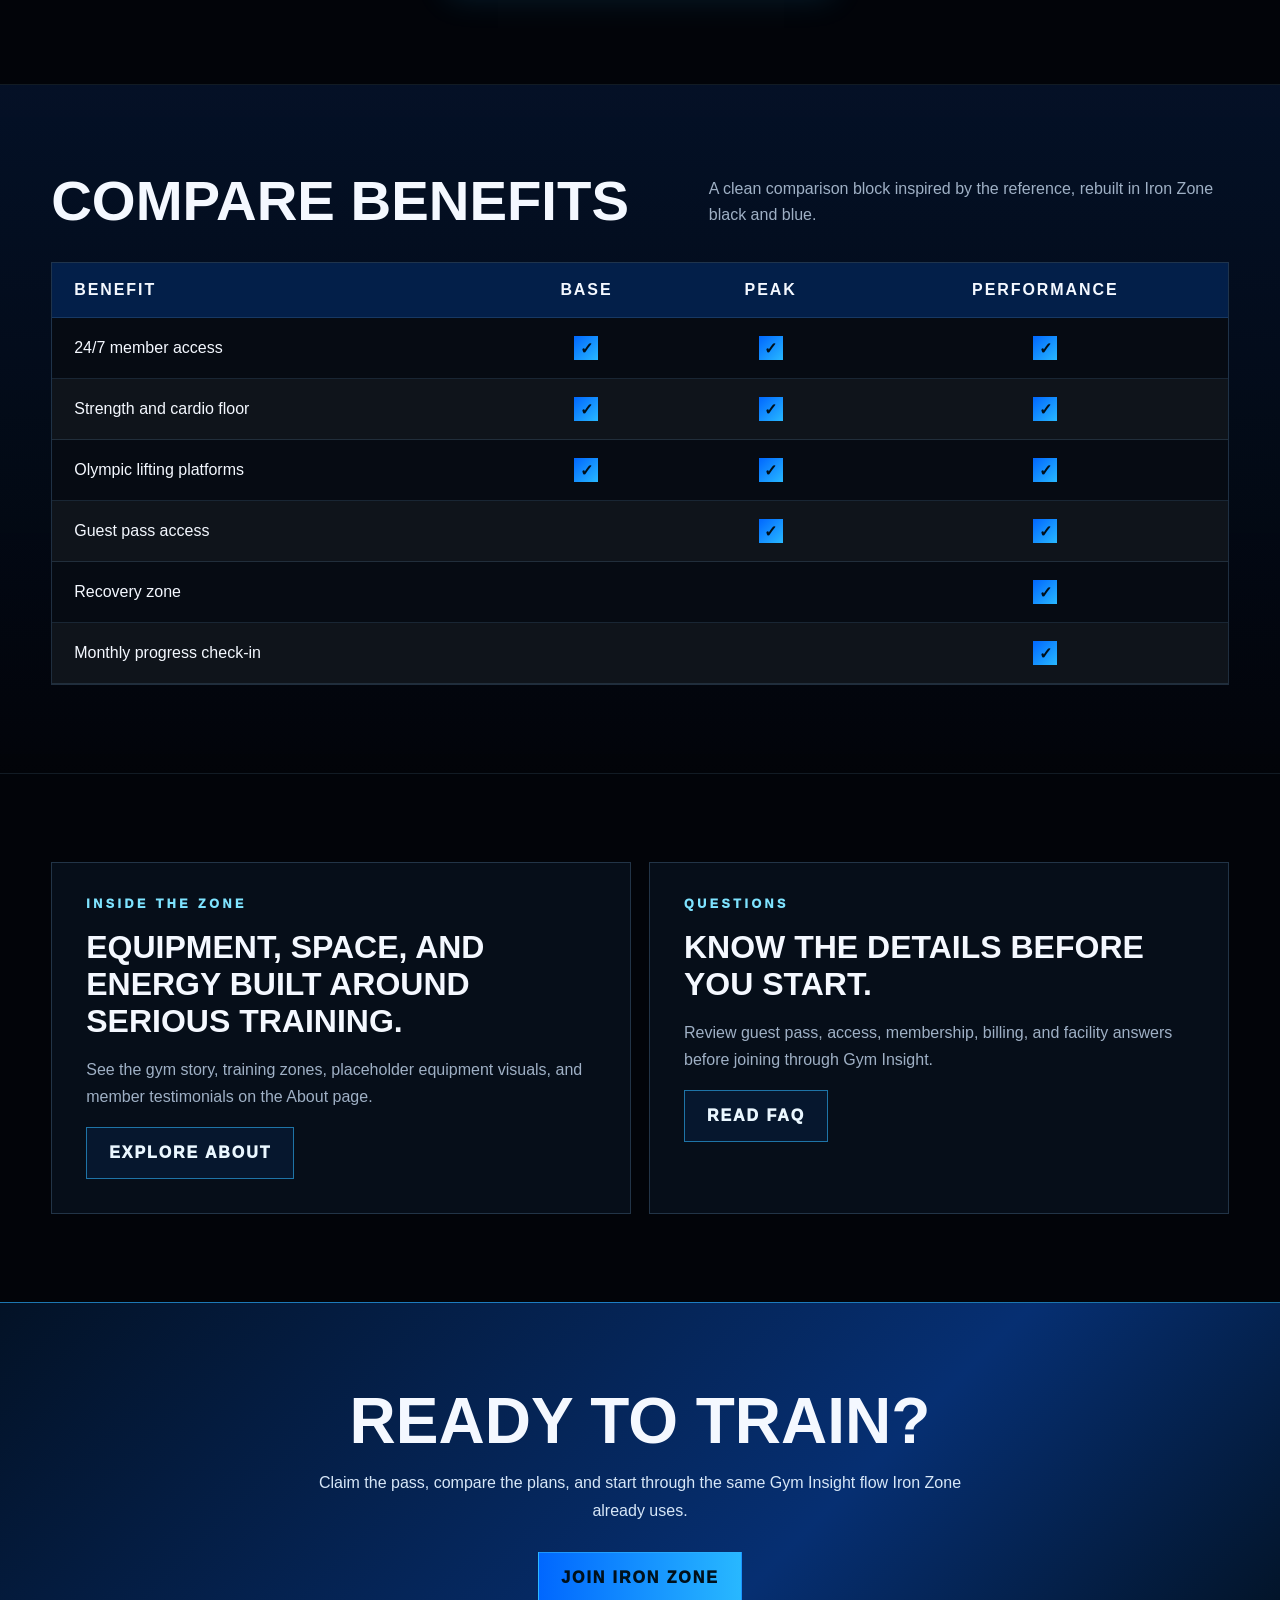
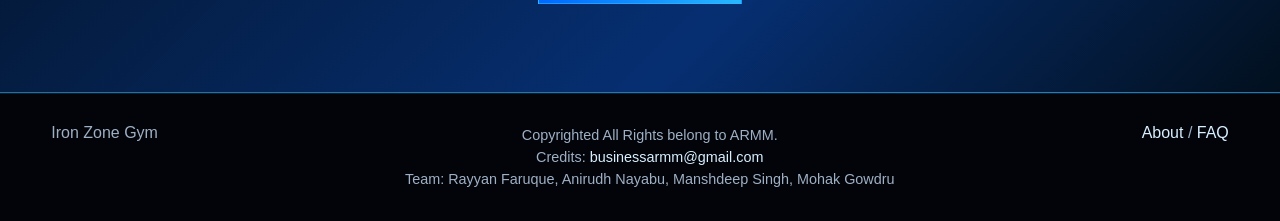
==== commit 0cdd48a9: "Add files via upload" ====
--- a/index.html
+++ b/index.html
@@ -29,9 +29,8 @@
       <div class="container hero-content">
         <div class="hero-main">
           <div class="hero-copy-block">
-            <div class="kicker">Mountain House Strength Facility</div>
-            <h1>The Best <span class="blue-word">GYM</span> in Mountain House.</h1>
-            <p class="hero-copy">Iron Zone keeps training direct, focused, and serious. Lift, condition, recover, and build consistency in a black-and-blue environment made for progress.</p>
+            <div class="kicker">Best In Mountain House CA.</div>
+            <h1>Iron Zone <span class="blue-word">Gym.</span></h1>
             <div class="hero-stats" aria-label="Gym highlights">
               <div class="stat"><strong>24/7</strong><span>Member Access</span></div>
               <div class="stat"><strong>3</strong><span>Plan Options</span></div>
--- a/iron-zone.css
+++ b/iron-zone.css
@@ -266,8 +266,8 @@
   z-index:1;
   overflow:hidden;
   background:
-    linear-gradient(180deg, rgba(2,4,9,.08), rgba(2,4,9,.42) 58%, rgba(2,4,9,.72)),
-    linear-gradient(90deg, rgba(2,4,9,.52), rgba(4,20,44,.18), rgba(2,4,9,.52)),
+    linear-gradient(180deg, rgba(2,4,9,.04), rgba(2,4,9,.24) 58%, rgba(2,4,9,.48)),
+    linear-gradient(90deg, rgba(2,4,9,.34), rgba(4,20,44,.1), rgba(2,4,9,.34)),
     url("assets/hero-gym.jpg") center center/cover no-repeat;
   border-bottom:1px solid rgba(143,204,255,.2);
 }
@@ -276,8 +276,8 @@
   position:absolute;
   inset:0;
   background:
-    radial-gradient(ellipse at 50% 0%, rgba(126,227,255,.18), transparent 36%),
-    linear-gradient(180deg, rgba(2,4,9,.04), rgba(2,4,9,.42));
+    radial-gradient(ellipse at 50% 0%, rgba(126,227,255,.14), transparent 36%),
+    linear-gradient(180deg, rgba(2,4,9,.02), rgba(2,4,9,.24));
   opacity:1;
 }
 .hero-panorama::after{
@@ -634,7 +634,6 @@
   .hero-content{min-height:calc(100vh - var(--header))}
   .hero-main{padding:58px 0 44px}
   .hero h1{font-size:clamp(2.7rem, 11vw, 4.8rem)}
-  .hero-copy{display:none}
   .hero .kicker{
     font-size:.72rem;
     line-height:1.45;
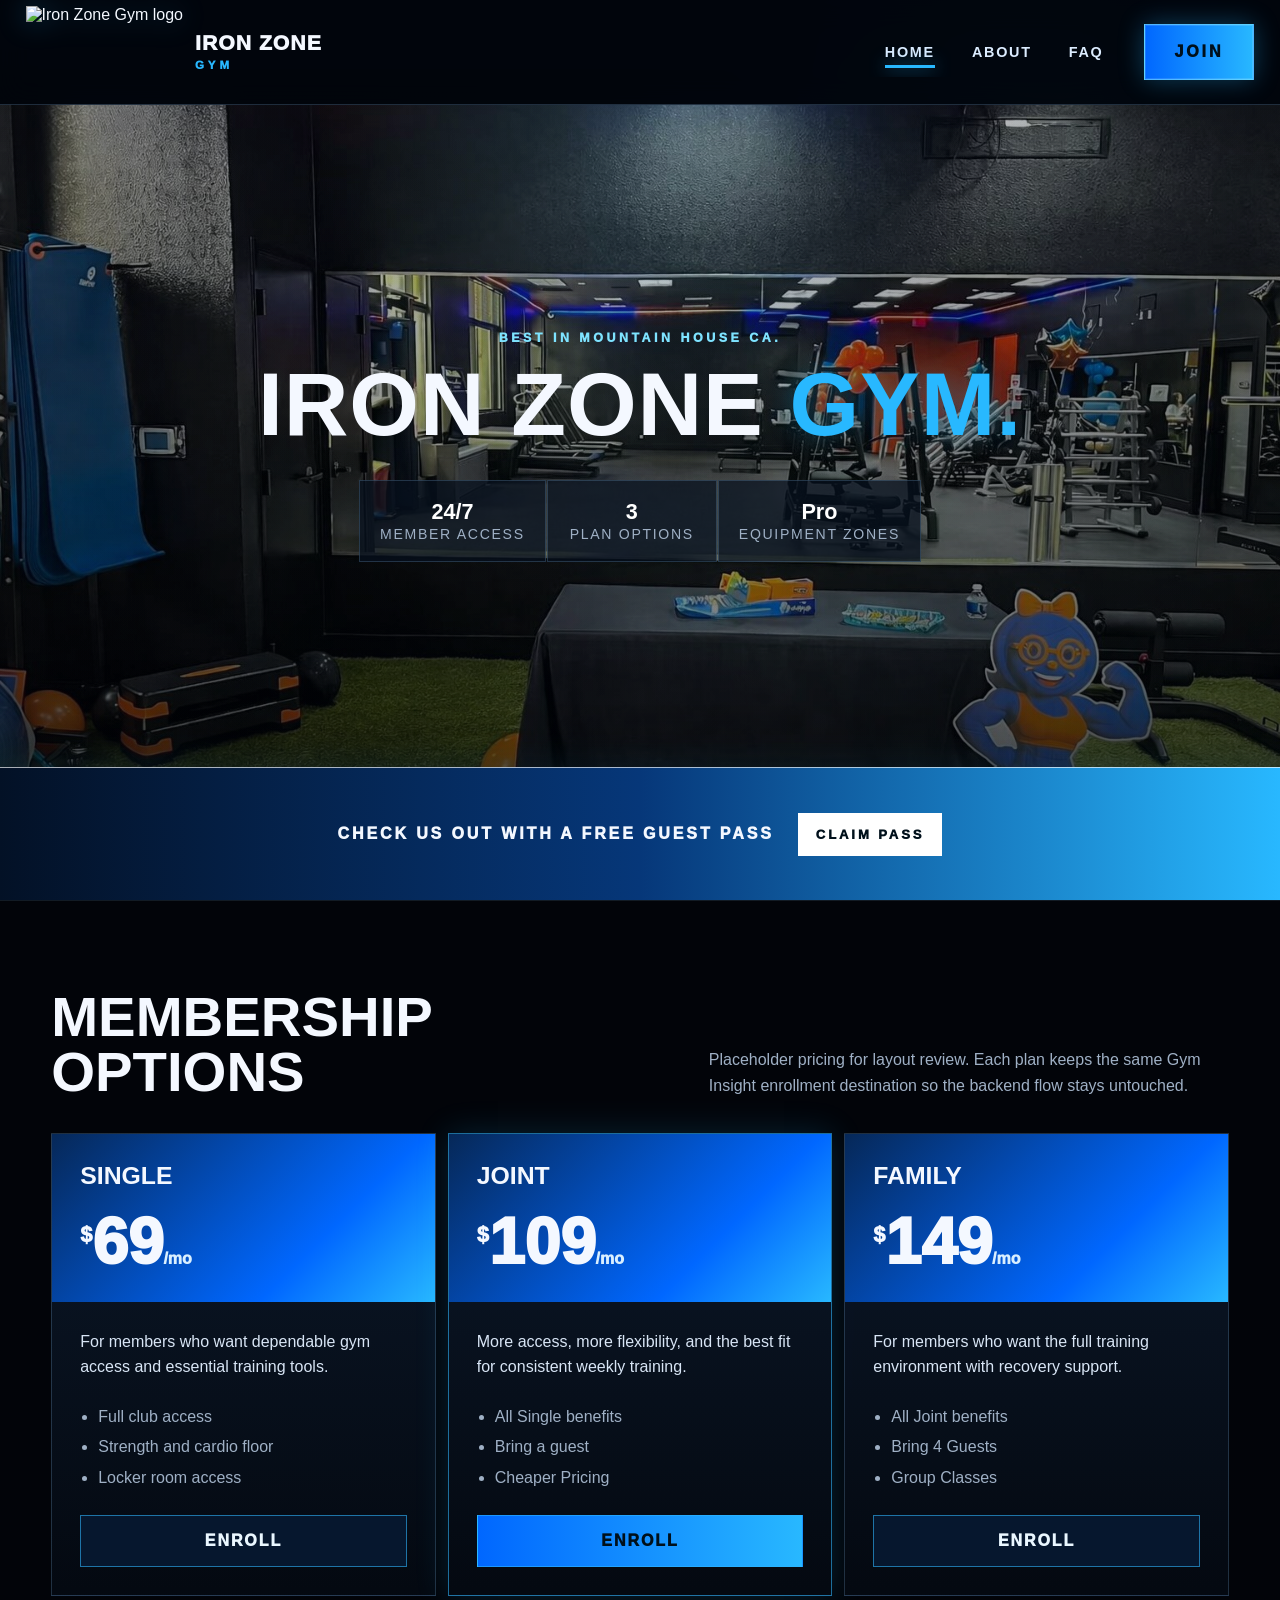
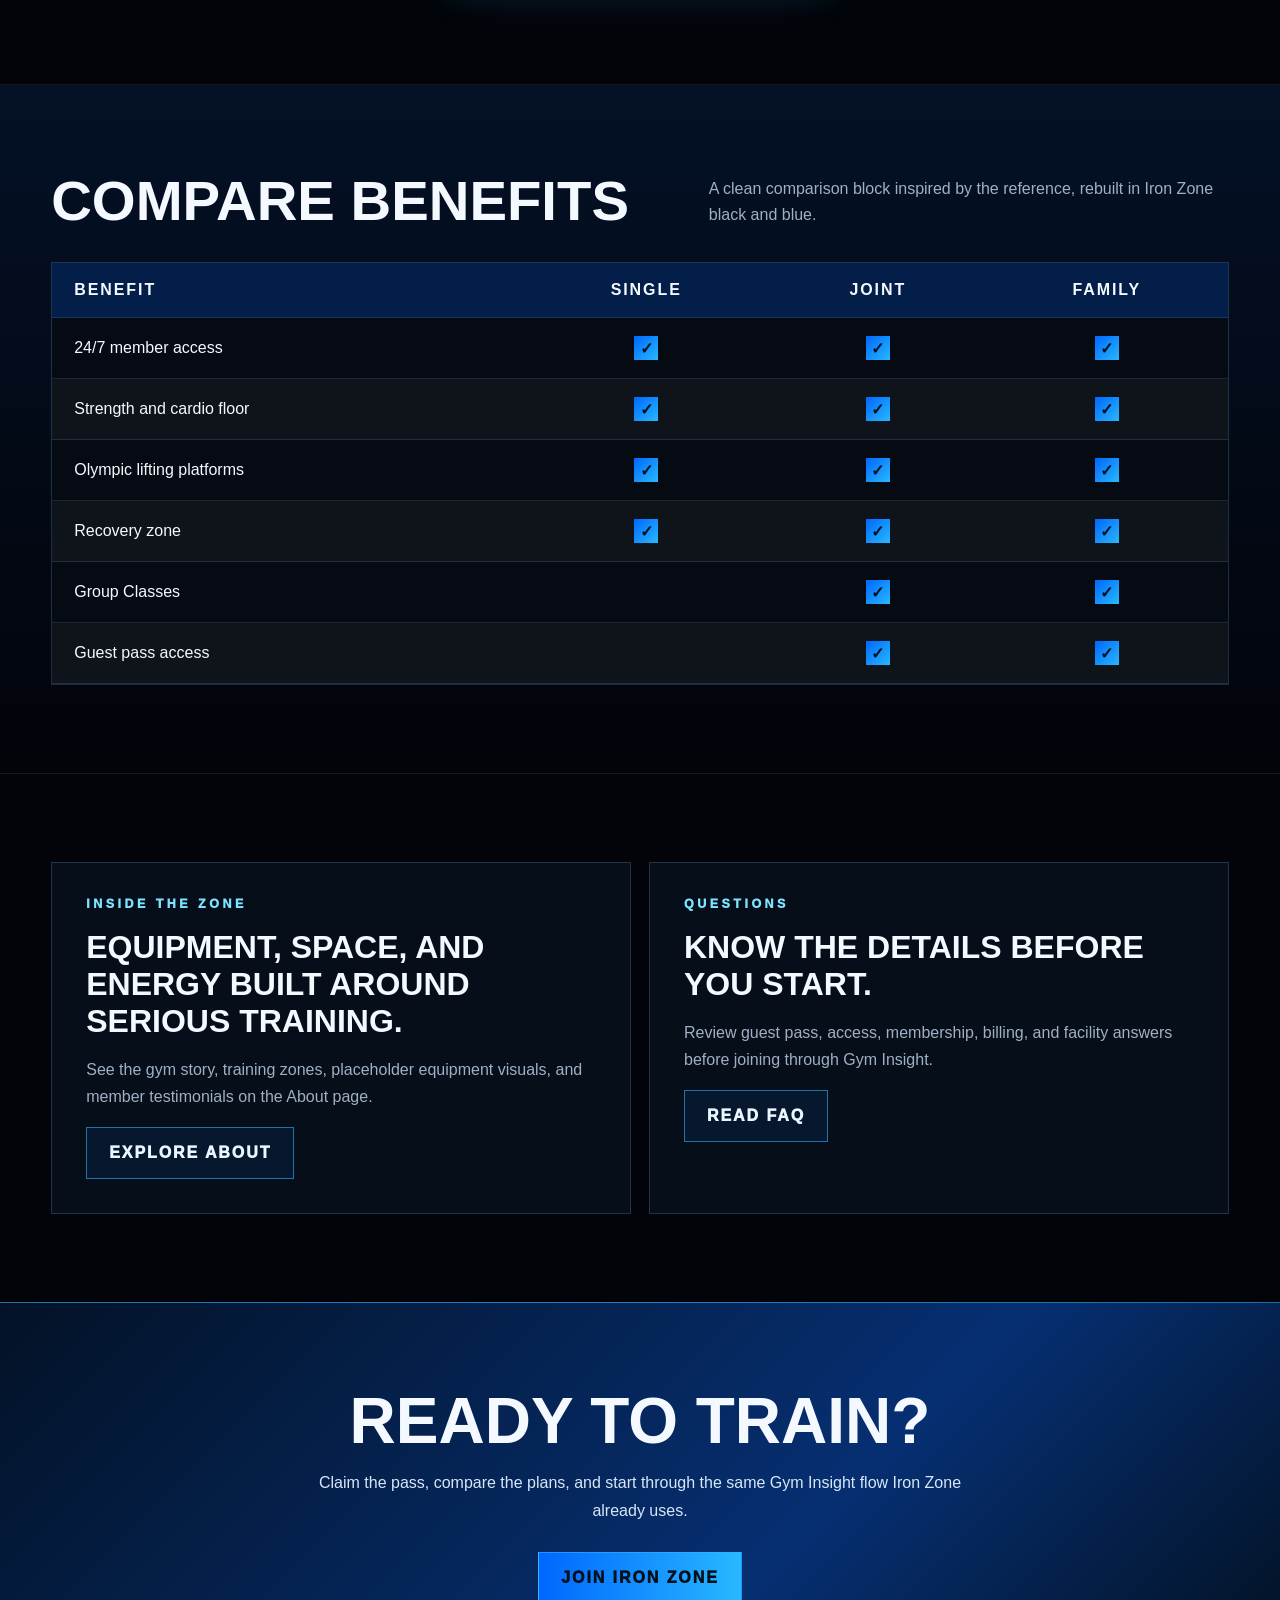
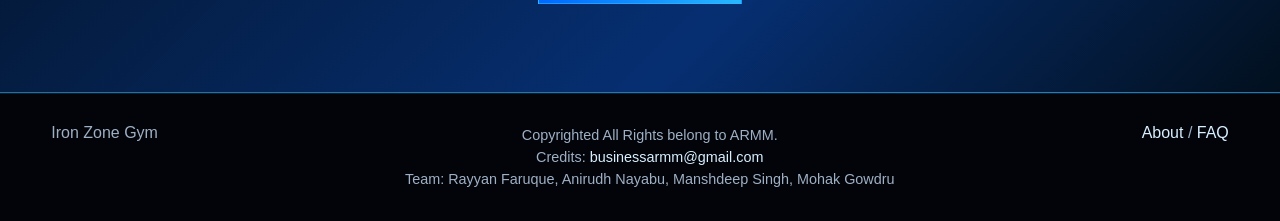
==== commit 74dc1164: "Add files via upload" ====
--- a/index.html
+++ b/index.html
@@ -56,13 +56,13 @@
         <div class="plan-grid">
           <article class="plan">
             <div class="plan-top">
-              <h3>Base</h3>
-              <div class="price"><sup>$</sup>29<span>/mo</span></div>
+              <h3>Single</h3>
+              <div class="price"><sup>$</sup>69<span>/mo</span></div>
             </div>
             <div class="plan-body">
               <p>For members who want dependable gym access and essential training tools.</p>
               <ul>
-                <li>Single club access</li>
+                <li>Full club access</li>
                 <li>Strength and cardio floor</li>
                 <li>Locker room access</li>
               </ul>
@@ -71,30 +71,30 @@
           </article>
           <article class="plan featured">
             <div class="plan-top">
-              <h3>Peak</h3>
-              <div class="price"><sup>$</sup>49<span>/mo</span></div>
+              <h3>Joint</h3>
+              <div class="price"><sup>$</sup>109<span>/mo</span></div>
             </div>
             <div class="plan-body">
               <p>More access, more flexibility, and the best fit for consistent weekly training.</p>
               <ul>
-                <li>All Base benefits</li>
-                <li>Guest pass access</li>
-                <li>Priority class booking</li>
+                <li>All Single benefits</li>
+                <li>Bring a guest</li>
+                <li>Cheaper Pricing</li>
               </ul>
               <a class="button primary" href="https://guru.gyminsight.com/join/u7Q7iHVFdsWs3ve" target="_blank" rel="noopener noreferrer">Enroll</a>
             </div>
           </article>
           <article class="plan">
             <div class="plan-top">
-              <h3>Performance</h3>
-              <div class="price"><sup>$</sup>79<span>/mo</span></div>
+              <h3>Family</h3>
+              <div class="price"><sup>$</sup>149<span>/mo</span></div>
             </div>
             <div class="plan-body">
               <p>For members who want the full training environment with recovery support.</p>
               <ul>
-                <li>All Peak benefits</li>
-                <li>Recovery area access</li>
-                <li>Monthly progress check-in</li>
+                <li>All Joint benefits</li>
+                <li>Bring 4 Guests</li>
+                <li>Group Classes</li>
               </ul>
               <a class="button" href="https://guru.gyminsight.com/join/u7Q7iHVFdsWs3ve" target="_blank" rel="noopener noreferrer">Enroll</a>
             </div>
@@ -112,15 +112,15 @@
         <div class="compare-wrap">
           <table aria-label="Membership benefits comparison">
             <thead>
-              <tr><th>Benefit</th><th>Base</th><th>Peak</th><th>Performance</th></tr>
+              <tr><th>Benefit</th><th>Single</th><th>Joint</th><th>Family</th></tr>
             </thead>
             <tbody>
               <tr><td>24/7 member access</td><td><span class="check" aria-label="Included"></span></td><td><span class="check" aria-label="Included"></span></td><td><span class="check" aria-label="Included"></span></td></tr>
               <tr><td>Strength and cardio floor</td><td><span class="check" aria-label="Included"></span></td><td><span class="check" aria-label="Included"></span></td><td><span class="check" aria-label="Included"></span></td></tr>
               <tr><td>Olympic lifting platforms</td><td><span class="check" aria-label="Included"></span></td><td><span class="check" aria-label="Included"></span></td><td><span class="check" aria-label="Included"></span></td></tr>
+              <tr><td>Recovery zone</td><td><span class="check" aria-label="Included"></span></td><td><span class="check" aria-label="Included"></span></td><td><span class="check" aria-label="Included"></span></td></tr>
+              <tr><td>Group Classes</td><td></td><td><span class="check" aria-label="Included"></span></td><td><span class="check" aria-label="Included"></span></td></tr>
               <tr><td>Guest pass access</td><td></td><td><span class="check" aria-label="Included"></span></td><td><span class="check" aria-label="Included"></span></td></tr>
-              <tr><td>Recovery zone</td><td></td><td></td><td><span class="check" aria-label="Included"></span></td></tr>
-              <tr><td>Monthly progress check-in</td><td></td><td></td><td><span class="check" aria-label="Included"></span></td></tr>
             </tbody>
           </table>
         </div>
